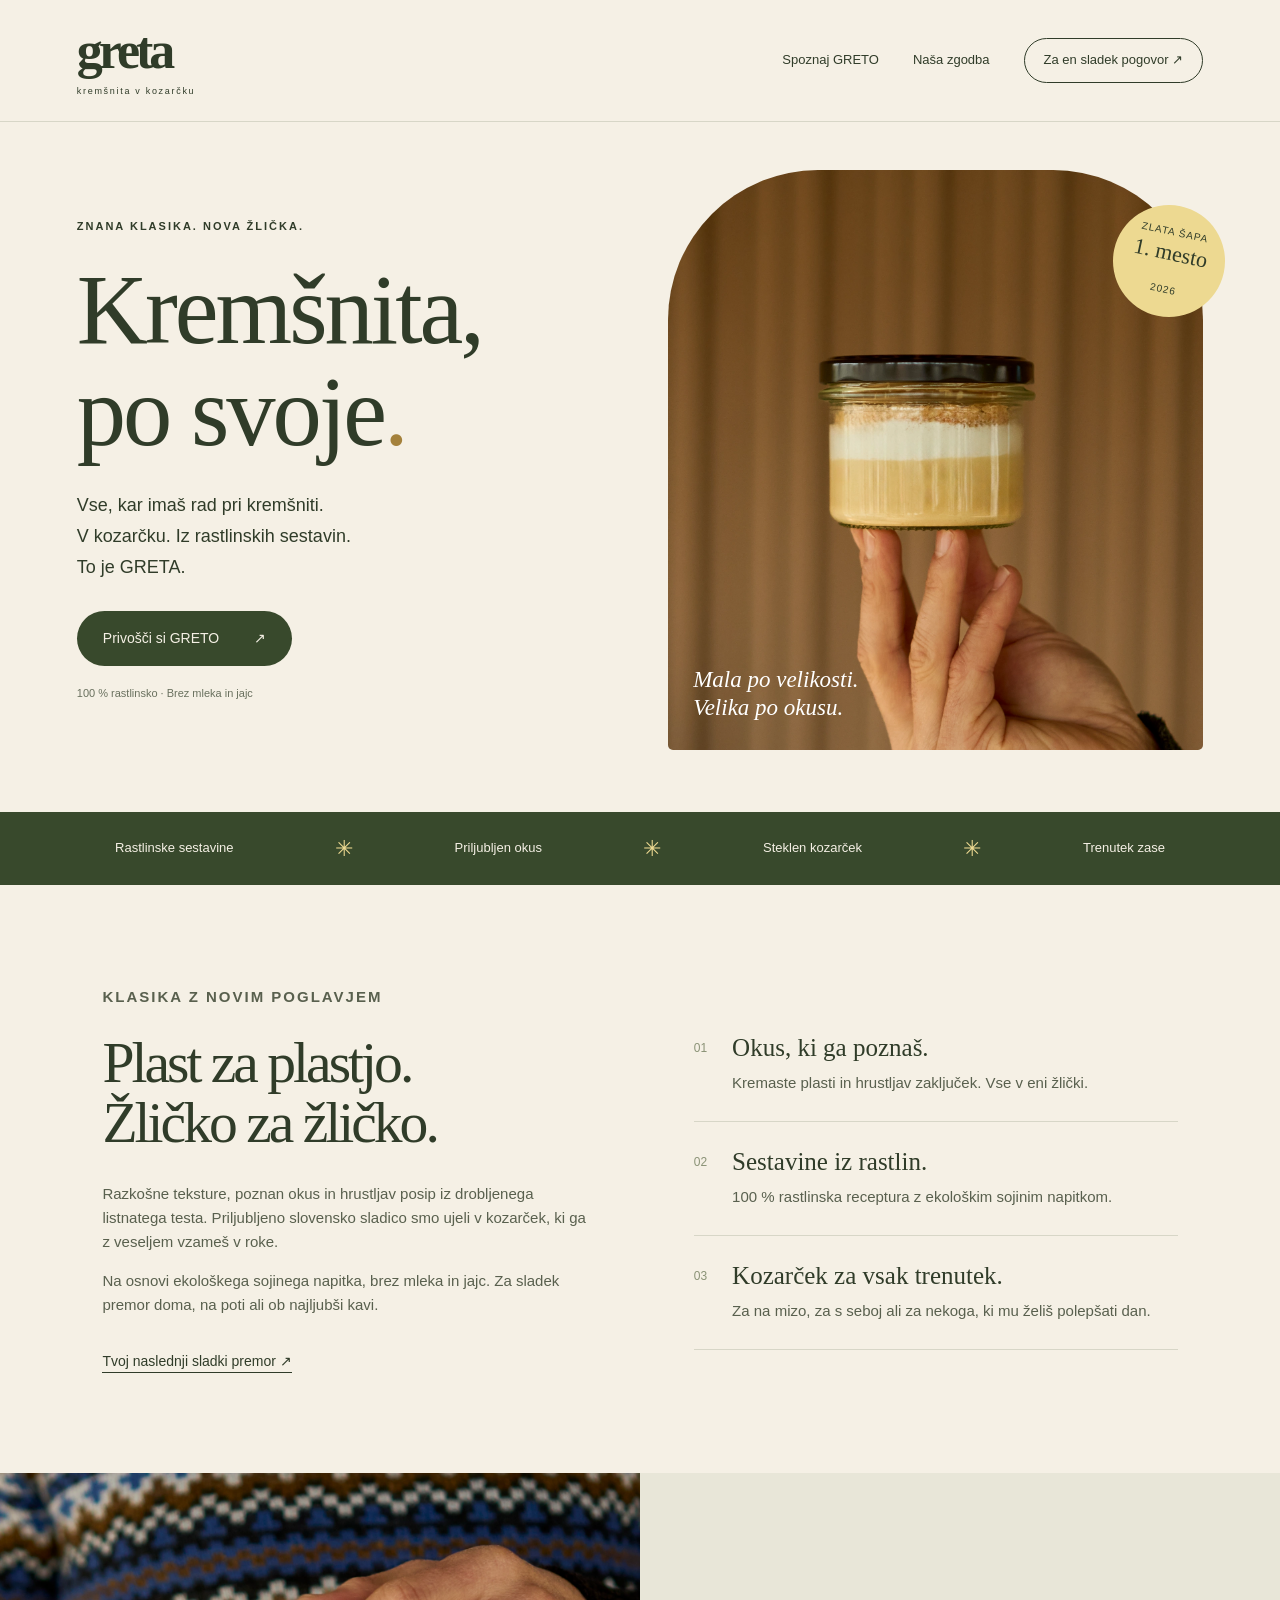
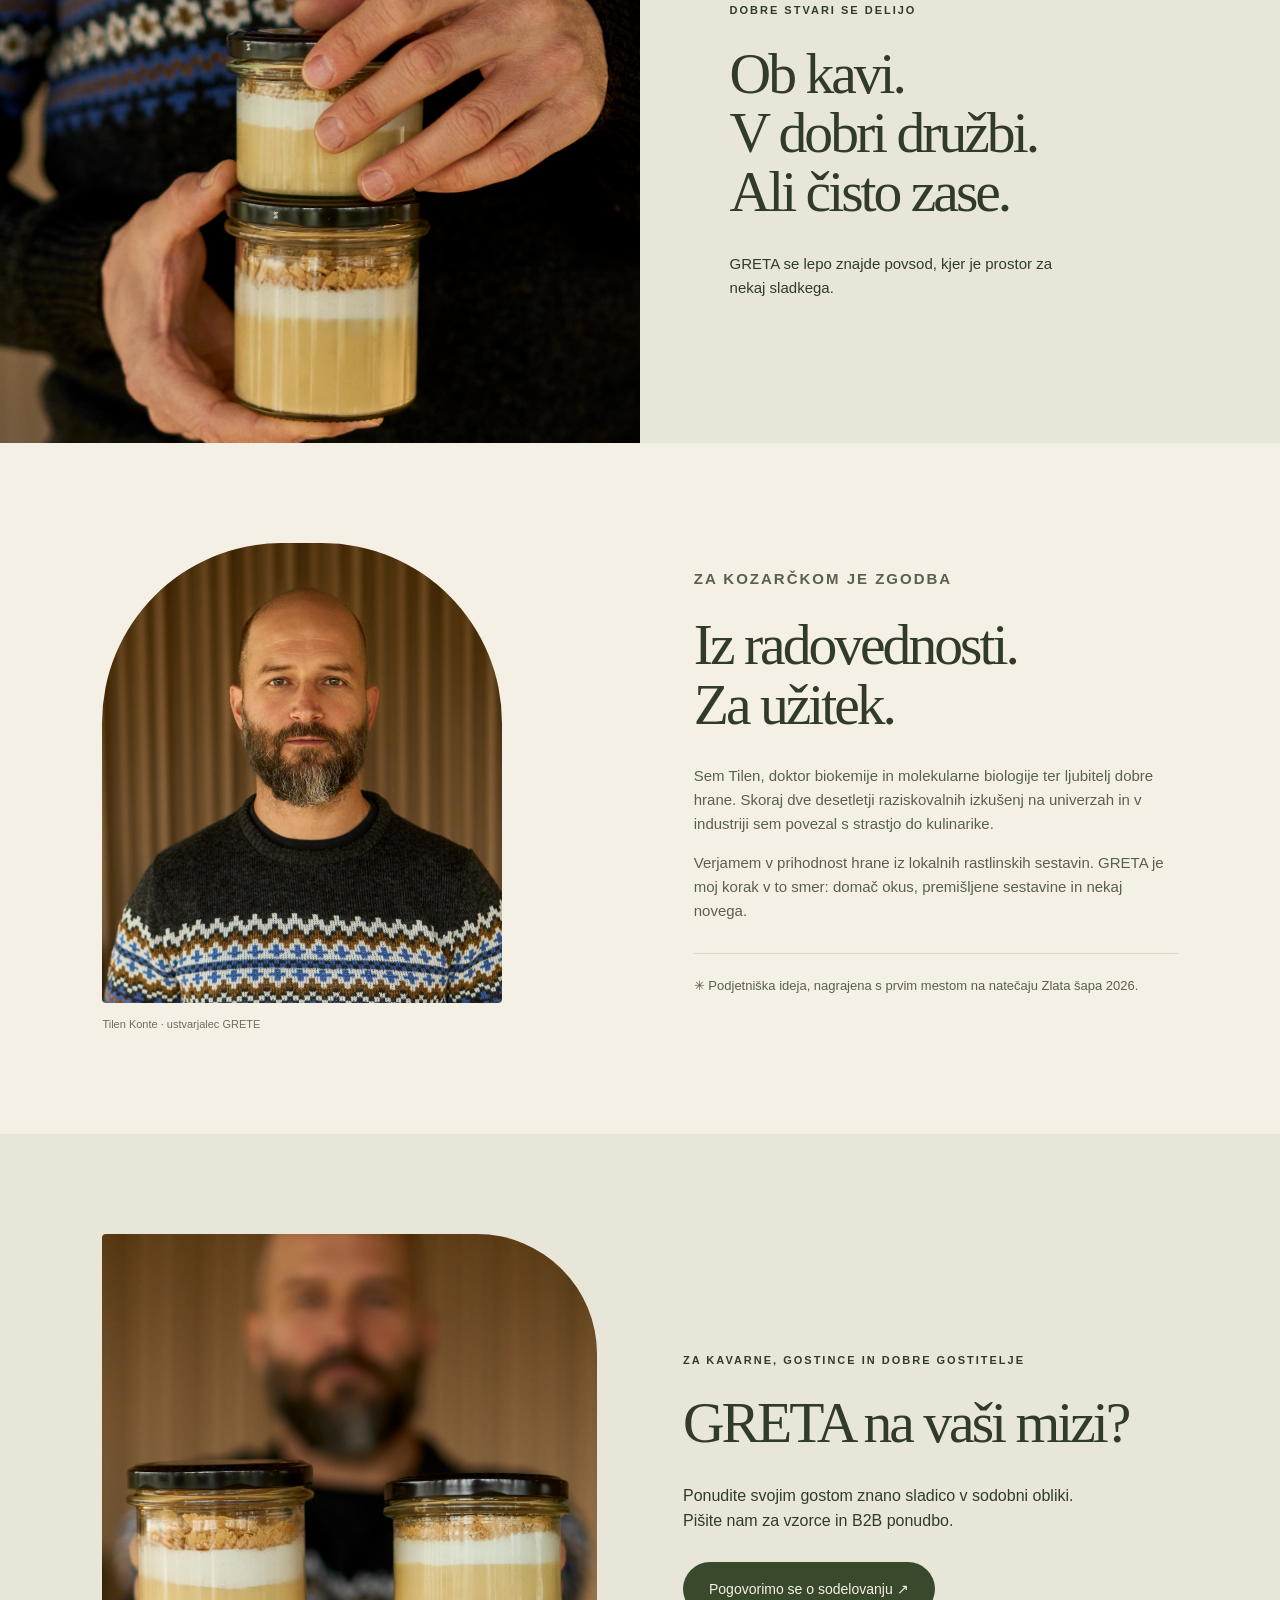
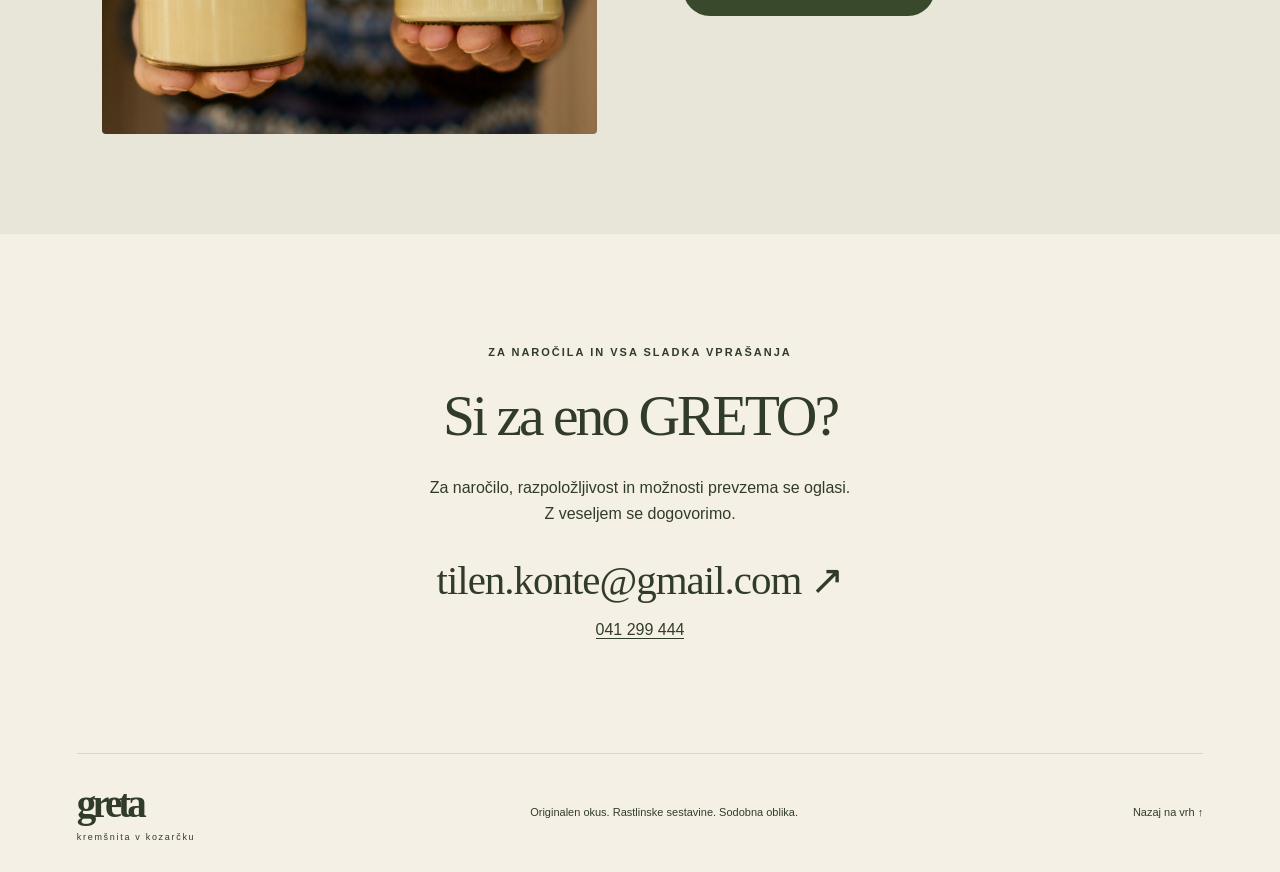
==== greta/index.html @ 538f6868 "Add standalone Greta and Greta von Soyer websites with photos and setup guides" ====
<!doctype html>
<html lang="sl">
<head>
<meta charset="utf-8"><meta name="viewport" content="width=device-width, initial-scale=1">
<title>GRETA — Kremšnita, po svoje.</title>
<meta name="description" content="Znana slovenska sladica v novi obliki. Spoznajte GRETO, kremšnito v kozarčku iz 100 % rastlinskih sestavin. Za doma, druženja in kavarne.">
<link rel="stylesheet" href="style.css"><meta name="theme-color" content="#f5f0e5">
</head>
<body>
<a class="skip" href="#vsebina">Preskoči na vsebino</a>
<header><a class="logo" href="#" aria-label="GRETA – domov">greta<span>kremšnita v kozarčku</span></a><nav aria-label="Glavna navigacija"><a href="#sladica">Spoznaj GRETO</a><a href="#zgodba">Naša zgodba</a><a class="nav-contact" href="#kontakt">Za en sladek pogovor ↗</a></nav></header>
<main id="vsebina">
<section class="hero"><div class="hero-copy"><p class="eyebrow">ZNANA KLASIKA. NOVA ŽLIČKA.</p><h1>Kremšnita,<br>po svoje<span>.</span></h1><p class="intro">Vse, kar imaš rad pri kremšniti.<br>V kozarčku. Iz rastlinskih sestavin.<br>To je GRETA.</p><a class="button" href="#kontakt">Privošči si GRETO <span>↗</span></a><p class="small-note">100 % rastlinsko · Brez mleka in jajc</p></div><div class="hero-photo"><img src="images/Tilen%20Konte14.webp" alt="Kremšnita GRETA z vidnimi plastmi kreme in posipom v steklenem kozarčku" width="1600" height="2400" fetchpriority="high"><div class="photo-note">Mala po velikosti.<br>Velika po okusu.</div><div class="seal">ZLATA ŠAPA<br><strong>1. mesto</strong><br>2026</div></div></section>
<div class="ribbon" aria-label="Lastnosti izdelka"><span>Rastlinske sestavine</span><i>✳</i><span>Priljubljen okus</span><i>✳</i><span>Steklen kozarček</span><i>✳</i><span>Trenutek zase</span></div>
<section class="product section" id="sladica"><div><p class="eyebrow">KLASIKA Z NOVIM POGLAVJEM</p><h2>Plast za plastjo.<br>Žličko za žličko.</h2><p>Razkošne teksture, poznan okus in hrustljav posip iz drobljenega listnatega testa. Priljubljeno slovensko sladico smo ujeli v kozarček, ki ga z veseljem vzameš v roke.</p><p>Na osnovi ekološkega sojinega napitka, brez mleka in jajc. Za sladek premor doma, na poti ali ob najljubši kavi.</p><a class="text-link" href="#kontakt">Tvoj naslednji sladki premor ↗</a></div><div class="details"><article><span>01</span><div><h3>Okus, ki ga poznaš.</h3><p>Kremaste plasti in hrustljav zaključek. Vse v eni žlički.</p></div></article><article><span>02</span><div><h3>Sestavine iz rastlin.</h3><p>100 % rastlinska receptura z ekološkim sojinim napitkom.</p></div></article><article><span>03</span><div><h3>Kozarček za vsak trenutek.</h3><p>Za na mizo, za s seboj ali za nekoga, ki mu želiš polepšati dan.</p></div></article></div></section>
<section class="occasion"><img src="images/Tilen%20Konte1.webp" alt="Dva kozarčka kremšnite GRETA, pripravljena za sladek premor" width="1600" height="2400" loading="lazy"><div><p class="eyebrow">DOBRE STVARI SE DELIJO</p><h2>Ob kavi.<br>V dobri družbi.<br>Ali čisto zase.</h2><p>GRETA se lepo znajde povsod, kjer je prostor za nekaj sladkega.</p></div></section>
<section class="story section" id="zgodba"><div class="portrait"><img src="images/Tilen%20Konte6.webp" alt="Tilen Konte, ustvarjalec kremšnite GRETA" width="1600" height="2400" loading="lazy"><span>Tilen Konte · ustvarjalec GRETE</span></div><div><p class="eyebrow">ZA KOZARČKOM JE ZGODBA</p><h2>Iz radovednosti.<br>Za užitek.</h2><p>Sem Tilen, doktor biokemije in molekularne biologije ter ljubitelj dobre hrane. Skoraj dve desetletji raziskovalnih izkušenj na univerzah in v industriji sem povezal s strastjo do kulinarike.</p><p>Verjamem v prihodnost hrane iz lokalnih rastlinskih sestavin. GRETA je moj korak v to smer: domač okus, premišljene sestavine in nekaj novega.</p><p class="award">✳ Podjetniška ideja, nagrajena s prvim mestom na natečaju Zlata šapa 2026.</p></div></section>
<section class="business section"><img class="business-photo" src="images/Tilen%20Konte11.webp" alt="Tilen predstavlja dva kozarčka kremšnite GRETA" width="1600" height="2400" loading="lazy"><div><p class="eyebrow">ZA KAVARNE, GOSTINCE IN DOBRE GOSTITELJE</p><h2>GRETA na vaši mizi?</h2><p>Ponudite svojim gostom znano sladico v sodobni obliki.<br>Pišite nam za vzorce in B2B ponudbo.</p><a class="button" href="mailto:tilen.konte@gmail.com?subject=Povpra%C5%A1evanje%20za%20B2B%20ponudbo%20GRETA">Pogovorimo se o sodelovanju ↗</a></div></section>
<section class="contact section" id="kontakt"><p class="eyebrow">ZA NAROČILA IN VSA SLADKA VPRAŠANJA</p><h2>Si za eno GRETO?</h2><p>Za naročilo, razpoložljivost in možnosti prevzema se oglasi.<br>Z veseljem se dogovorimo.</p><a class="email" href="mailto:tilen.konte@gmail.com?subject=Povpra%C5%A1evanje%20za%20GRETO">tilen.konte@gmail.com ↗</a><a class="phone" href="tel:+38641299444">041 299 444</a></section>
</main><footer><a class="logo" href="#">greta<span>kremšnita v kozarčku</span></a><p>Originalen okus. Rastlinske sestavine. Sodobna oblika.</p><a href="#">Nazaj na vrh ↑</a></footer>
</body></html>
---- greta/style.css ----
:root{--cream:#f5f0e5;--ink:#303c29;--green:#38492c;--muted:#69705e;--line:#d7d6c7;--yellow:#edd991}*{box-sizing:border-box}html{scroll-behavior:smooth;scroll-padding-top:30px}body{margin:0;background:var(--cream);color:var(--ink);font-family:Arial,Helvetica,sans-serif;line-height:1.6}a{color:inherit;text-decoration:none}a:focus-visible{outline:3px solid #a36c26;outline-offset:6px}.skip{position:absolute;top:-100px;left:20px;background:white;z-index:10;padding:10px}.skip:focus{top:10px}header{max-width:1440px;margin:auto;padding:25px 6%;display:flex;align-items:center;justify-content:space-between;border-bottom:1px solid var(--line)}.logo{font-family:Georgia,serif;font-size:52px;font-weight:bold;line-height:1;letter-spacing:-4px}.logo span{display:block;font:9px Arial,sans-serif;letter-spacing:1.7px;margin-top:9px}nav{display:flex;gap:34px;align-items:center;font-size:13px}nav a:hover,.text-link:hover{text-decoration:underline;text-underline-offset:6px}.nav-contact{border:1px solid var(--ink);padding:11px 19px;border-radius:30px}.hero{max-width:1440px;margin:auto;padding:48px 6% 62px;display:grid;grid-template-columns:1fr 1fr;gap:5%;align-items:center}.eyebrow{font-size:11px;font-weight:bold;letter-spacing:2px;margin:0 0 24px}h1,h2,h3,p{margin-top:0}h1,h2{font-family:Georgia,'Times New Roman',serif;font-weight:normal;line-height:1.03;letter-spacing:-3px}h1{font-size:clamp(65px,7.7vw,116px);margin-bottom:28px}h1>span{color:#a4813b}.intro{font-size:18px;line-height:1.7;margin-bottom:29px}.button{display:inline-flex;align-items:center;gap:35px;background:var(--green);color:var(--cream);border-radius:40px;padding:16px 26px;font-size:14px;transition:background .2s,transform .2s}.button:hover{background:#53633c;transform:translateY(-2px)}.small-note{font-size:11px;margin:19px 0 0;color:var(--muted)}.hero-photo{position:relative}.hero-photo>img{display:block;width:100%;height:580px;object-fit:cover;border-radius:150px 150px 5px 5px;object-position:center 48%}.photo-note{position:absolute;bottom:27px;left:25px;color:white;font:italic 23px Georgia,serif;line-height:1.25}.seal{position:absolute;right:-22px;top:35px;width:112px;height:112px;border-radius:50%;background:var(--yellow);text-align:center;display:flex;flex-direction:column;justify-content:center;font-size:10px;line-height:1.6;transform:rotate(12deg);letter-spacing:1px}.seal strong{font:22px Georgia,serif;letter-spacing:0}.ribbon{background:var(--green);color:var(--cream);padding:19px 6%;display:flex;justify-content:space-around;gap:25px;align-items:center;font-size:13px}.ribbon i{font-size:22px;font-style:normal;color:var(--yellow)}.section{padding:100px 8%;max-width:1440px;margin:auto}h2{font-size:clamp(42px,4.5vw,65px);margin-bottom:30px}.product,.story{display:grid;grid-template-columns:1fr 1fr;gap:10%;align-items:center}.section p:not(.eyebrow){max-width:510px}.product p,.story p{font-size:15px;color:#59604e}.text-link{display:inline-block;margin-top:18px;border-bottom:1px solid var(--ink);font-size:14px}.details article{display:flex;gap:25px;padding:26px 0;border-bottom:1px solid var(--line)}.details article>span{font-size:12px;color:#8a9276;padding-top:5px}h3{font:25px Georgia,serif;margin-bottom:9px}.details p{margin-bottom:0}.occasion{background:#e8e6d8;display:grid;grid-template-columns:1fr 1fr;align-items:center}.occasion>img{width:100%;height:570px;object-fit:cover;object-position:center 55%}.occasion>div{padding:65px 14%}.occasion p:last-child{font-size:15px;max-width:330px}.portrait{max-width:400px}.portrait img{width:100%;height:460px;object-fit:cover;border-radius:180px 180px 4px 4px;display:block}.portrait span{display:block;font-size:11px;margin-top:13px;color:var(--muted)}.award{border-top:1px solid var(--line);padding-top:22px;margin-top:30px;font-size:13px!important}.business{background:#e8e6d8;text-align:center;max-width:none}.business p{margin-left:auto;margin-right:auto}.business .button{margin-top:12px}.contact{text-align:center;padding-top:110px;padding-bottom:110px}.contact p{margin-left:auto;margin-right:auto}.email{display:block;font:clamp(20px,3.2vw,42px) Georgia,serif;letter-spacing:-1px;margin:30px 0 13px}.email:hover{text-decoration:underline}.phone{font-size:16px;border-bottom:1px solid var(--ink)}footer{border-top:1px solid var(--line);margin:0 6%;padding:30px 0;display:flex;justify-content:space-between;gap:25px;align-items:center}footer .logo{font-size:39px}footer p,footer>a:last-child{font-size:11px;margin:0} @media(min-width:1500px){.occasion{max-width:1440px;margin:auto}}@media(max-width:760px){header{padding:22px 6%}.logo{font-size:43px}nav{gap:10px}nav>a:not(.nav-contact){display:none}.nav-contact{font-size:11px;padding:9px 12px}.hero{grid-template-columns:1fr;padding-top:40px;gap:35px}.hero-copy{padding:10px 0}h1{font-size:78px}.hero-photo>img{height:490px;border-radius:130px 130px 4px 4px}.seal{right:-9px;top:25px}.ribbon{flex-wrap:wrap;gap:9px 18px;font-size:11px}.ribbon i{font-size:15px}.ribbon i:last-of-type{display:none}.section{padding:65px 7%}.product,.story{grid-template-columns:1fr;gap:35px}h2{letter-spacing:-2px}.occasion{grid-template-columns:1fr}.occasion>img{height:450px}.occasion>div{padding:55px 7%}.portrait{max-width:none}.portrait img{height:480px}.story{gap:45px}.contact{padding-top:75px;padding-bottom:75px}.email{letter-spacing:0}footer{flex-wrap:wrap}footer p{width:65%;font-size:10px}footer>a:last-child{margin-left:auto}}@media(prefers-reduced-motion:reduce){html{scroll-behavior:auto}.button{transition:none}}

.business{display:grid;grid-template-columns:minmax(0,1fr) minmax(0,1fr);gap:8%;align-items:center;text-align:left}.business-photo{display:block;width:100%;height:500px;object-fit:cover;border-radius:4px 120px 4px 4px}.business p{margin-left:0;margin-right:0}.business h2{max-width:500px}@media(max-width:760px){.business{grid-template-columns:1fr;gap:35px}.business-photo{height:440px}}
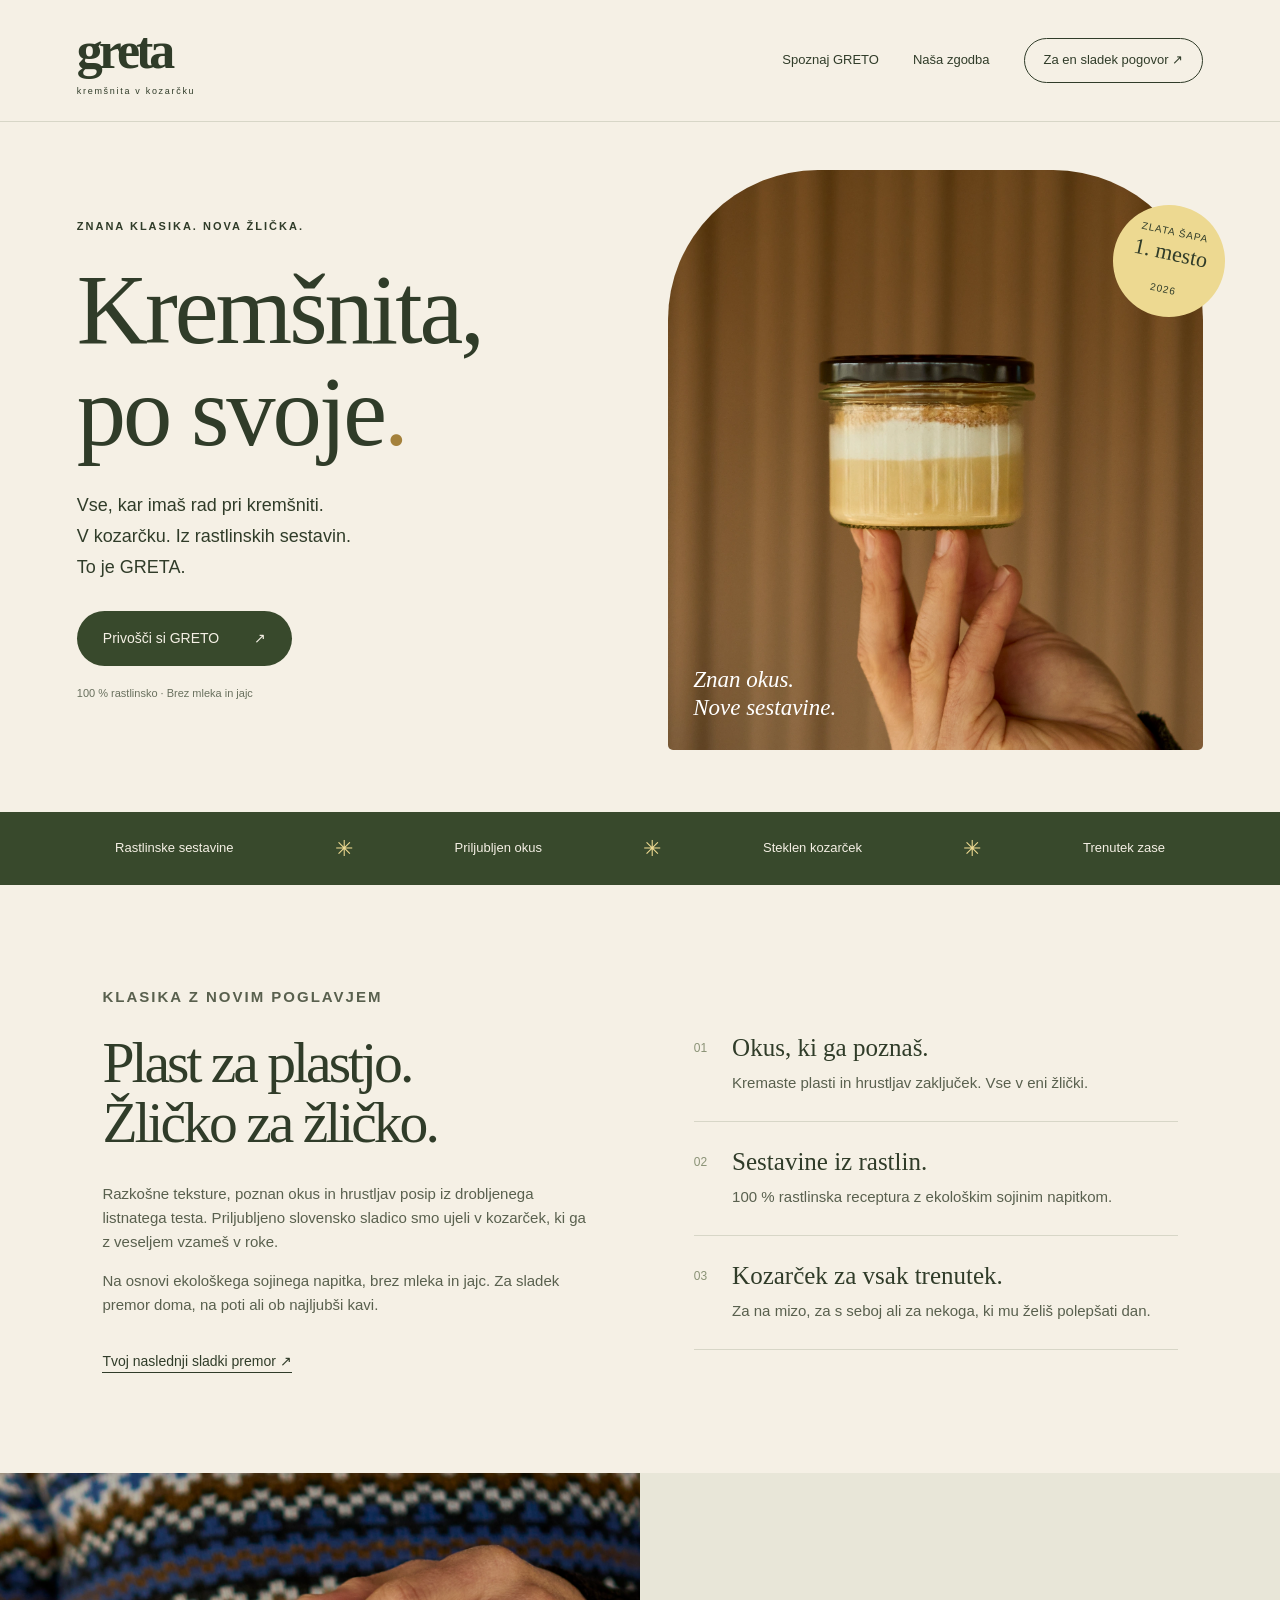
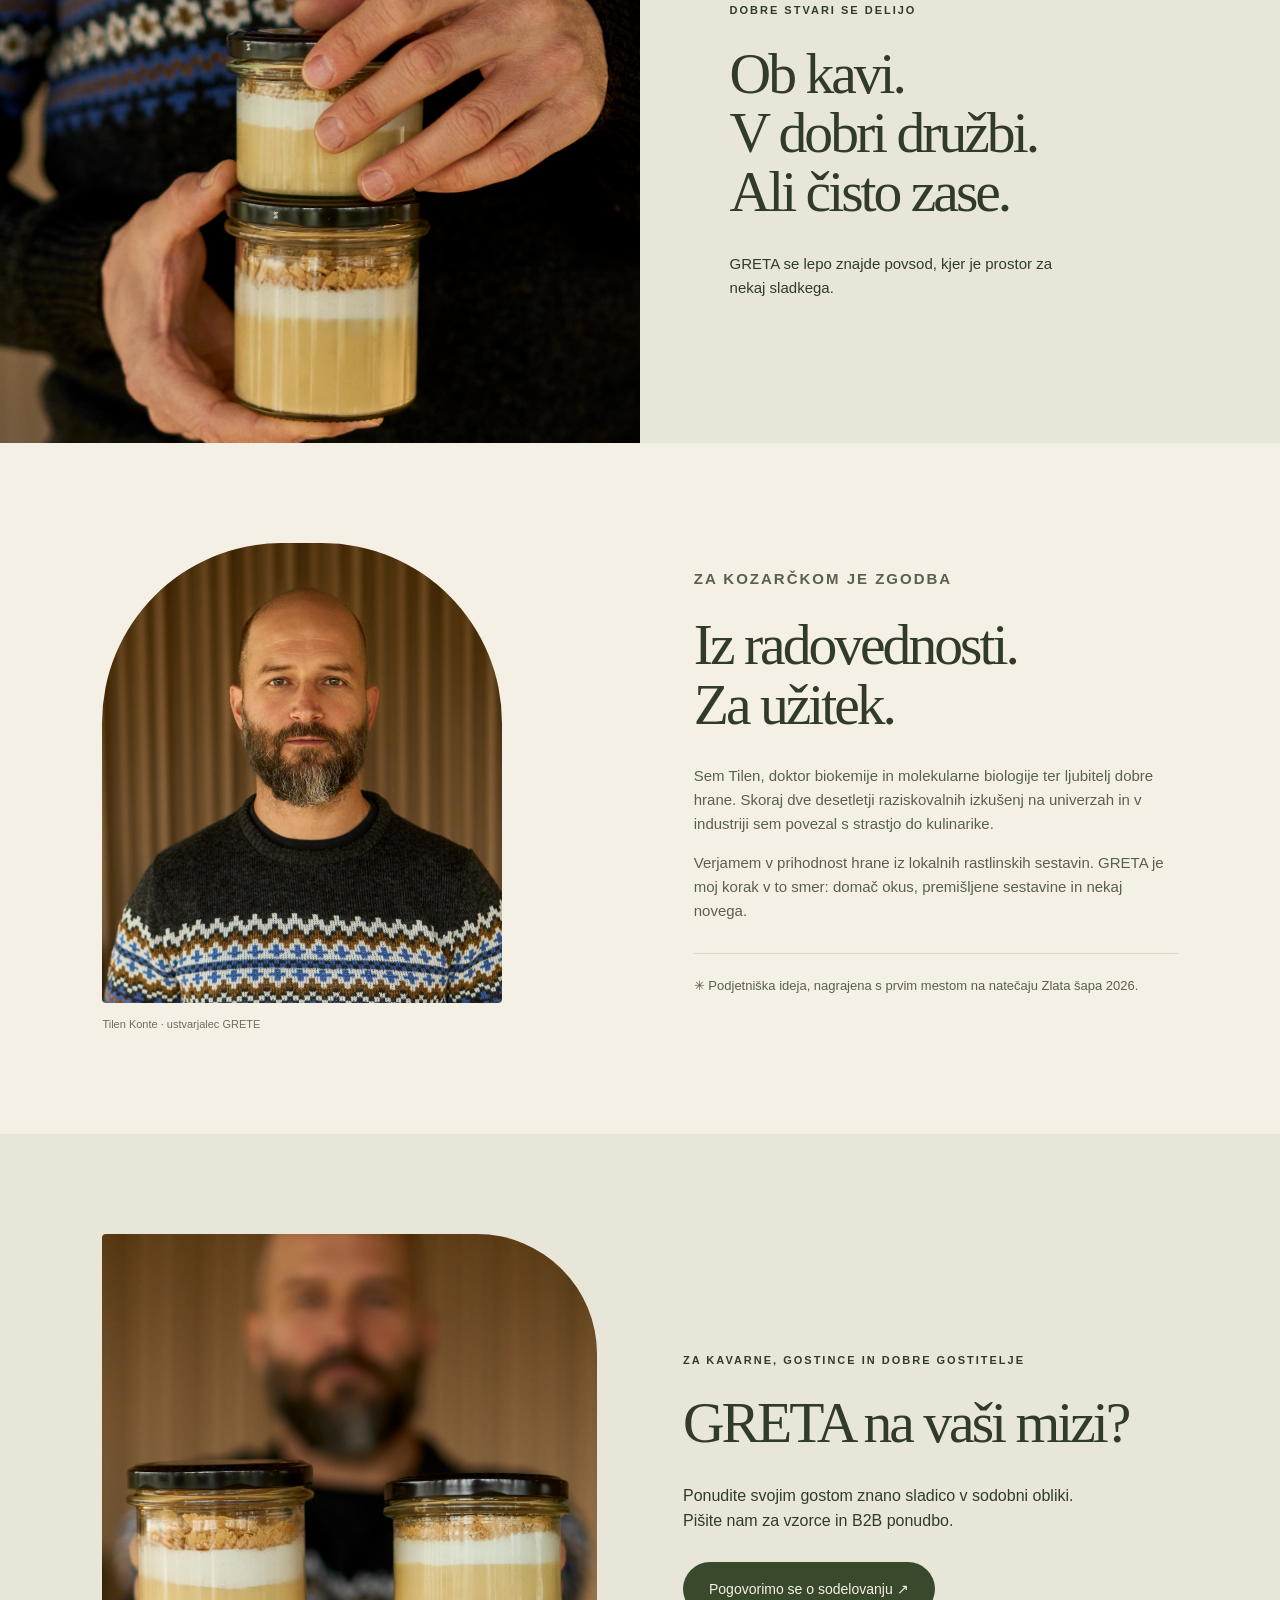
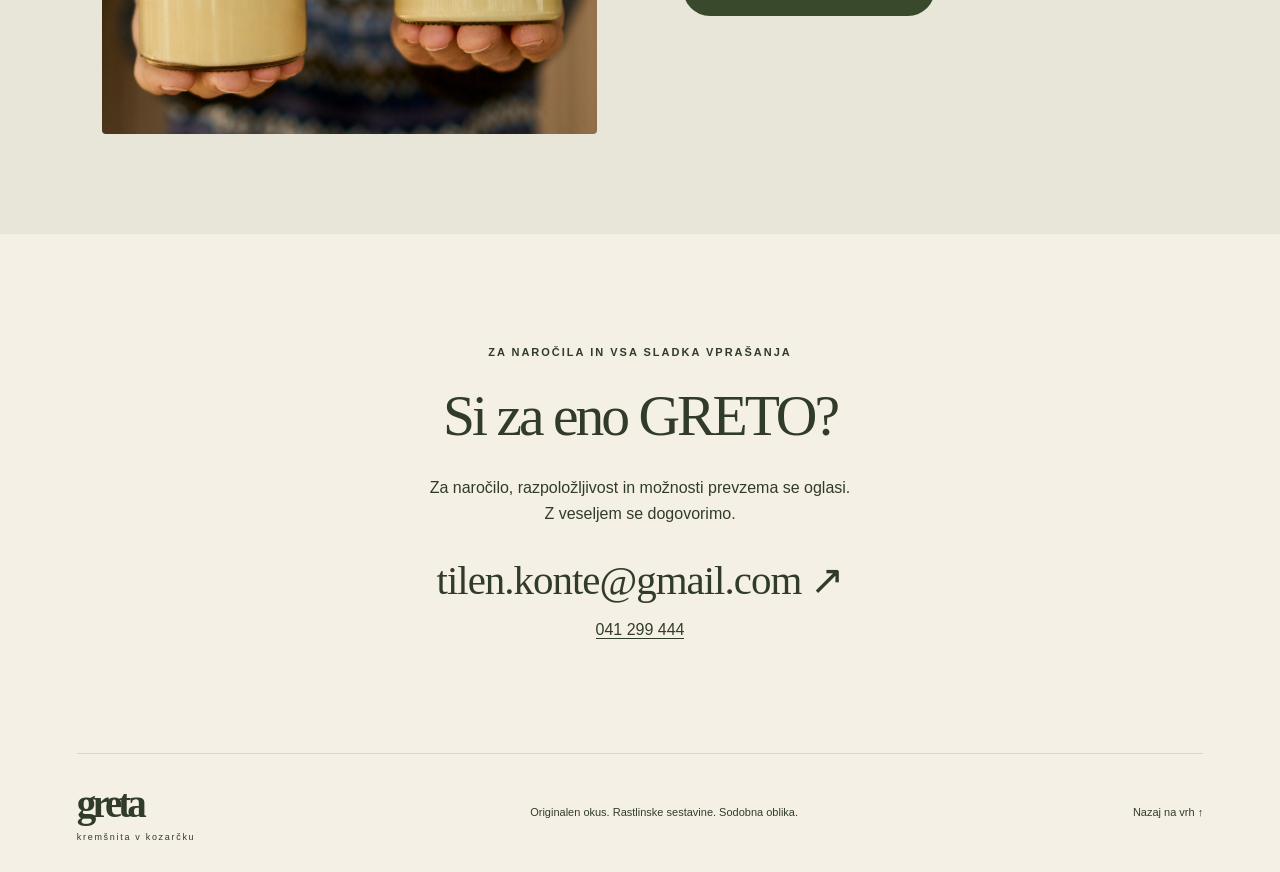
==== commit c09612e9: "Update Greta hero photo caption" ====
--- a/greta/index.html
+++ b/greta/index.html
@@ -10,7 +10,7 @@
 <a class="skip" href="#vsebina">Preskoči na vsebino</a>
 <header><a class="logo" href="#" aria-label="GRETA – domov">greta<span>kremšnita v kozarčku</span></a><nav aria-label="Glavna navigacija"><a href="#sladica">Spoznaj GRETO</a><a href="#zgodba">Naša zgodba</a><a class="nav-contact" href="#kontakt">Za en sladek pogovor ↗</a></nav></header>
 <main id="vsebina">
-<section class="hero"><div class="hero-copy"><p class="eyebrow">ZNANA KLASIKA. NOVA ŽLIČKA.</p><h1>Kremšnita,<br>po svoje<span>.</span></h1><p class="intro">Vse, kar imaš rad pri kremšniti.<br>V kozarčku. Iz rastlinskih sestavin.<br>To je GRETA.</p><a class="button" href="#kontakt">Privošči si GRETO <span>↗</span></a><p class="small-note">100 % rastlinsko · Brez mleka in jajc</p></div><div class="hero-photo"><img src="images/Tilen%20Konte14.webp" alt="Kremšnita GRETA z vidnimi plastmi kreme in posipom v steklenem kozarčku" width="1600" height="2400" fetchpriority="high"><div class="photo-note">Mala po velikosti.<br>Velika po okusu.</div><div class="seal">ZLATA ŠAPA<br><strong>1. mesto</strong><br>2026</div></div></section>
+<section class="hero"><div class="hero-copy"><p class="eyebrow">ZNANA KLASIKA. NOVA ŽLIČKA.</p><h1>Kremšnita,<br>po svoje<span>.</span></h1><p class="intro">Vse, kar imaš rad pri kremšniti.<br>V kozarčku. Iz rastlinskih sestavin.<br>To je GRETA.</p><a class="button" href="#kontakt">Privošči si GRETO <span>↗</span></a><p class="small-note">100 % rastlinsko · Brez mleka in jajc</p></div><div class="hero-photo"><img src="images/Tilen%20Konte14.webp" alt="Kremšnita GRETA z vidnimi plastmi kreme in posipom v steklenem kozarčku" width="1600" height="2400" fetchpriority="high"><div class="photo-note">Znan okus.<br>Nove sestavine.</div><div class="seal">ZLATA ŠAPA<br><strong>1. mesto</strong><br>2026</div></div></section>
 <div class="ribbon" aria-label="Lastnosti izdelka"><span>Rastlinske sestavine</span><i>✳</i><span>Priljubljen okus</span><i>✳</i><span>Steklen kozarček</span><i>✳</i><span>Trenutek zase</span></div>
 <section class="product section" id="sladica"><div><p class="eyebrow">KLASIKA Z NOVIM POGLAVJEM</p><h2>Plast za plastjo.<br>Žličko za žličko.</h2><p>Razkošne teksture, poznan okus in hrustljav posip iz drobljenega listnatega testa. Priljubljeno slovensko sladico smo ujeli v kozarček, ki ga z veseljem vzameš v roke.</p><p>Na osnovi ekološkega sojinega napitka, brez mleka in jajc. Za sladek premor doma, na poti ali ob najljubši kavi.</p><a class="text-link" href="#kontakt">Tvoj naslednji sladki premor ↗</a></div><div class="details"><article><span>01</span><div><h3>Okus, ki ga poznaš.</h3><p>Kremaste plasti in hrustljav zaključek. Vse v eni žlički.</p></div></article><article><span>02</span><div><h3>Sestavine iz rastlin.</h3><p>100 % rastlinska receptura z ekološkim sojinim napitkom.</p></div></article><article><span>03</span><div><h3>Kozarček za vsak trenutek.</h3><p>Za na mizo, za s seboj ali za nekoga, ki mu želiš polepšati dan.</p></div></article></div></section>
 <section class="occasion"><img src="images/Tilen%20Konte1.webp" alt="Dva kozarčka kremšnite GRETA, pripravljena za sladek premor" width="1600" height="2400" loading="lazy"><div><p class="eyebrow">DOBRE STVARI SE DELIJO</p><h2>Ob kavi.<br>V dobri družbi.<br>Ali čisto zase.</h2><p>GRETA se lepo znajde povsod, kjer je prostor za nekaj sladkega.</p></div></section>
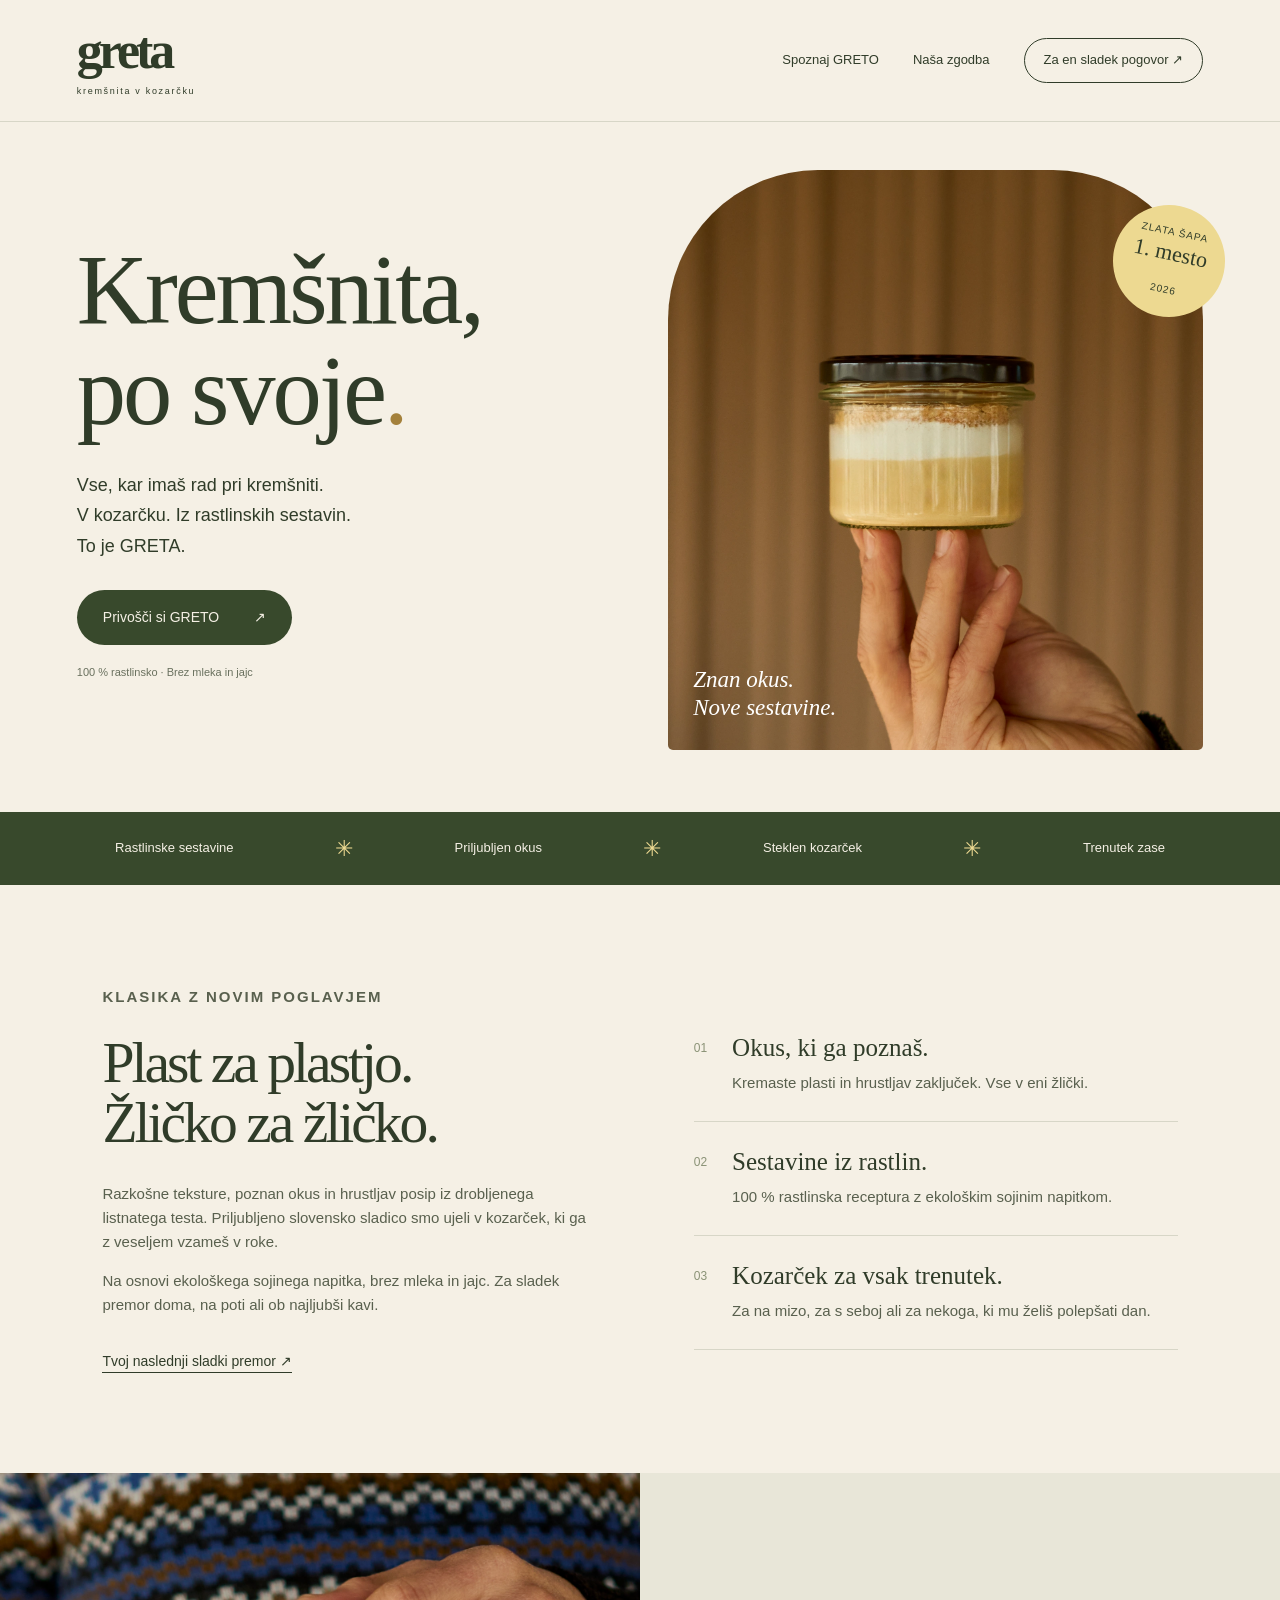
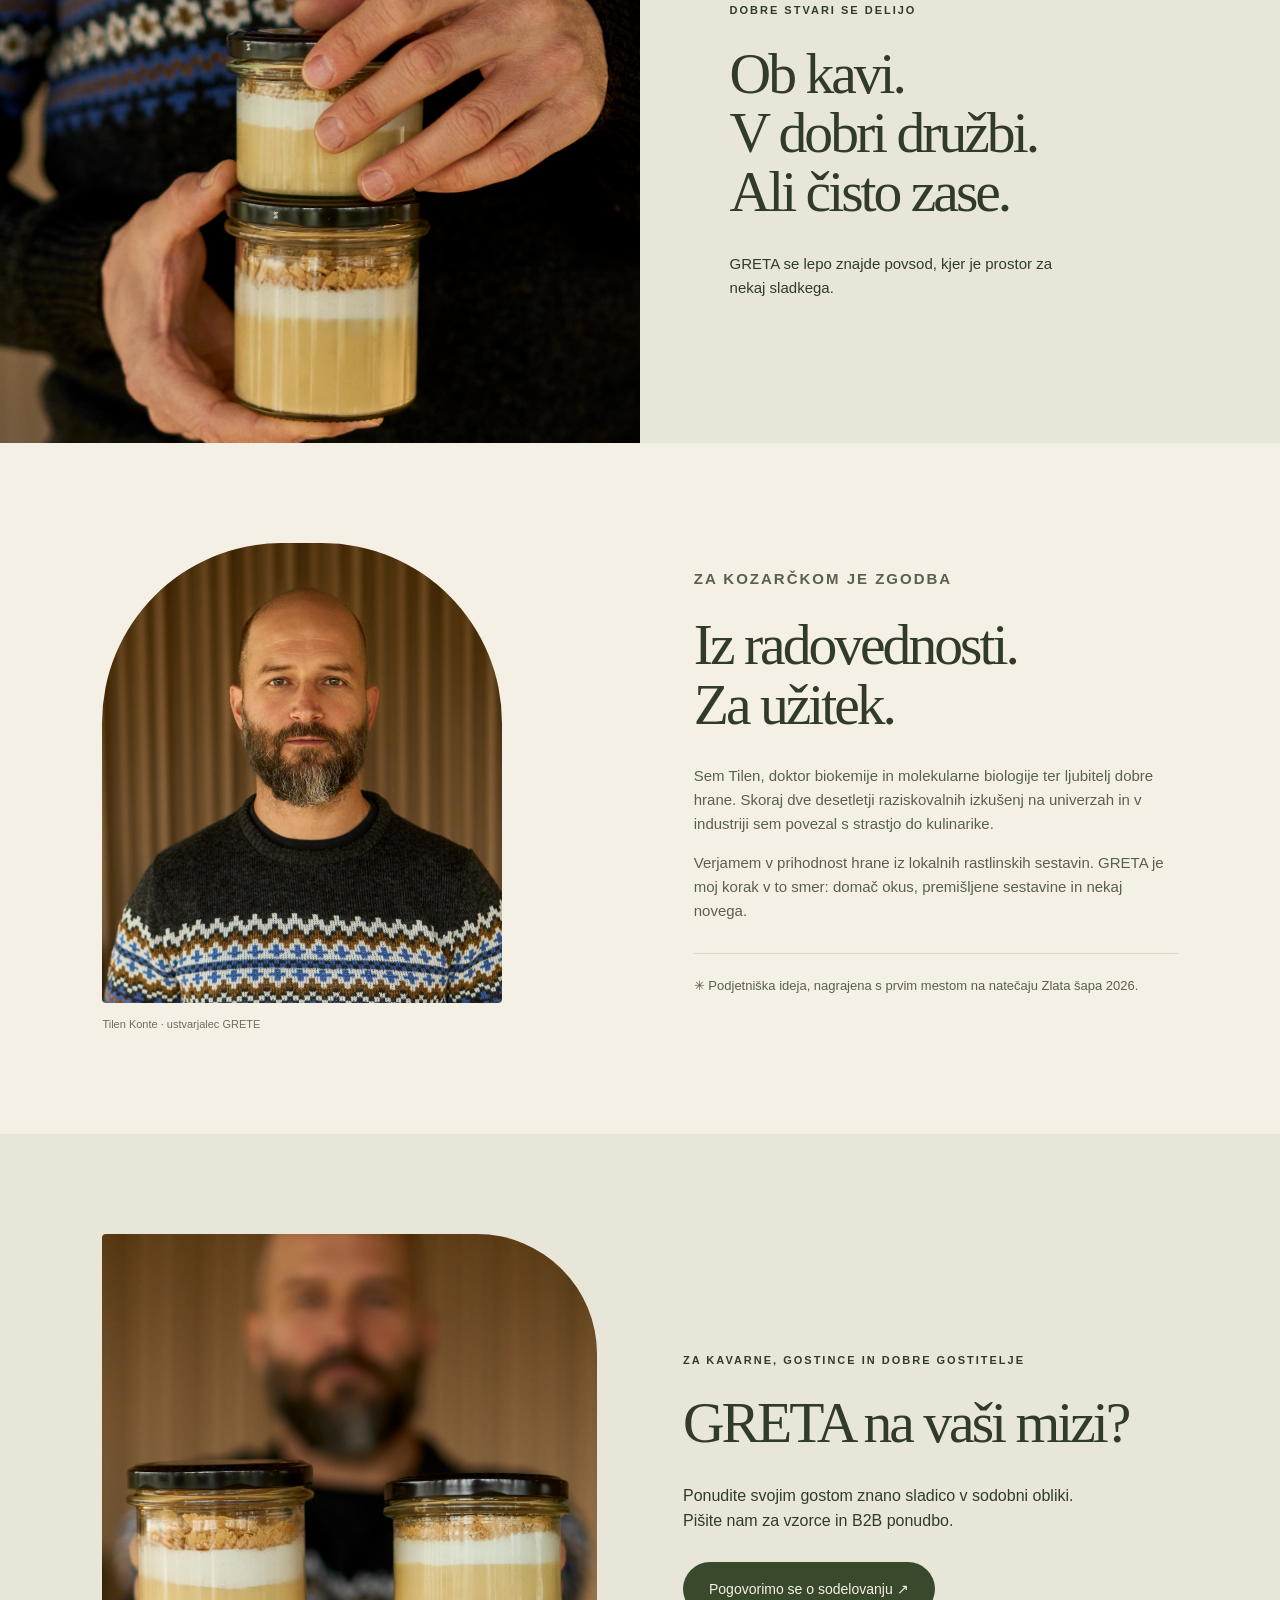
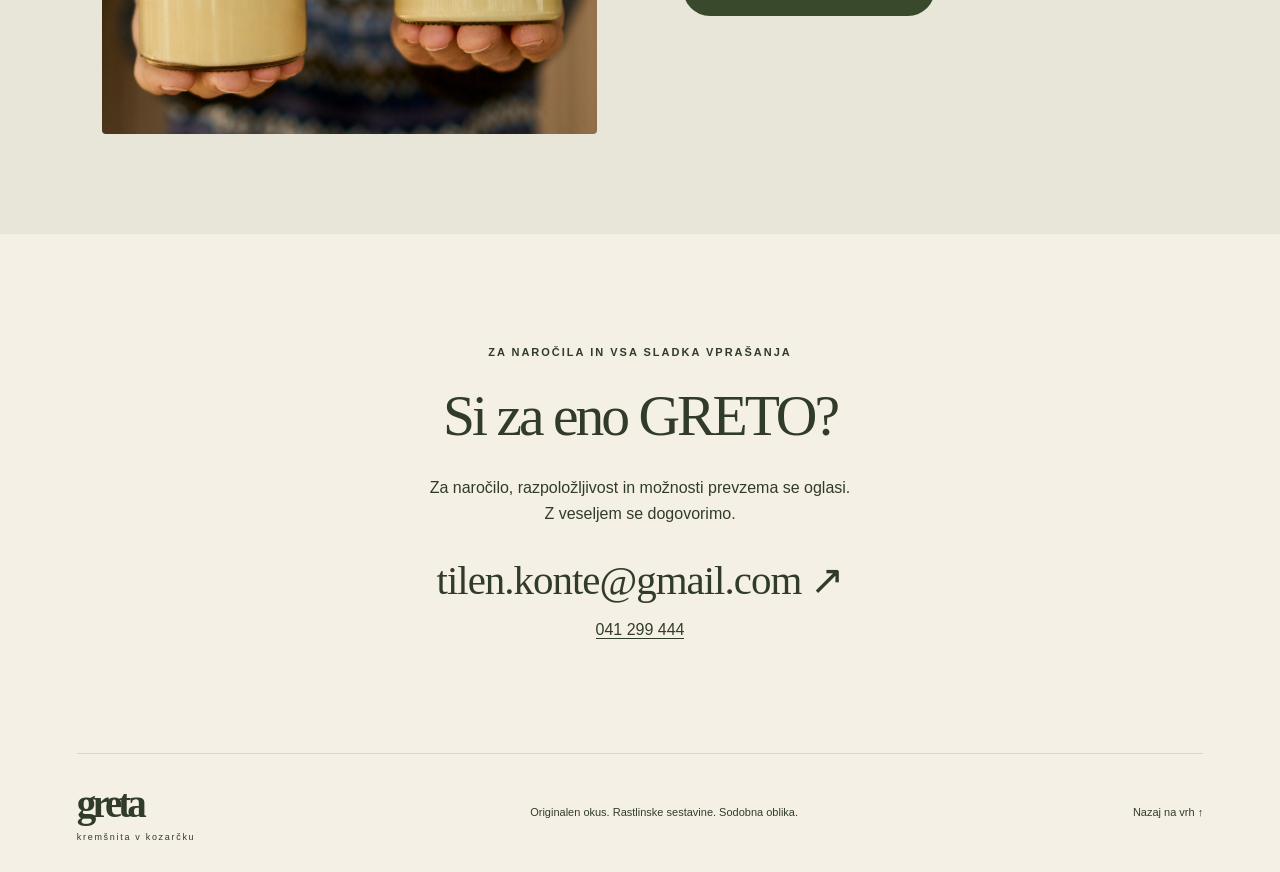
==== commit d7c6c875: "Remove introductory eyebrow from Greta hero" ====
--- a/greta/index.html
+++ b/greta/index.html
@@ -10,7 +10,7 @@
 <a class="skip" href="#vsebina">Preskoči na vsebino</a>
 <header><a class="logo" href="#" aria-label="GRETA – domov">greta<span>kremšnita v kozarčku</span></a><nav aria-label="Glavna navigacija"><a href="#sladica">Spoznaj GRETO</a><a href="#zgodba">Naša zgodba</a><a class="nav-contact" href="#kontakt">Za en sladek pogovor ↗</a></nav></header>
 <main id="vsebina">
-<section class="hero"><div class="hero-copy"><p class="eyebrow">ZNANA KLASIKA. NOVA ŽLIČKA.</p><h1>Kremšnita,<br>po svoje<span>.</span></h1><p class="intro">Vse, kar imaš rad pri kremšniti.<br>V kozarčku. Iz rastlinskih sestavin.<br>To je GRETA.</p><a class="button" href="#kontakt">Privošči si GRETO <span>↗</span></a><p class="small-note">100 % rastlinsko · Brez mleka in jajc</p></div><div class="hero-photo"><img src="images/Tilen%20Konte14.webp" alt="Kremšnita GRETA z vidnimi plastmi kreme in posipom v steklenem kozarčku" width="1600" height="2400" fetchpriority="high"><div class="photo-note">Znan okus.<br>Nove sestavine.</div><div class="seal">ZLATA ŠAPA<br><strong>1. mesto</strong><br>2026</div></div></section>
+<section class="hero"><div class="hero-copy"><h1>Kremšnita,<br>po svoje<span>.</span></h1><p class="intro">Vse, kar imaš rad pri kremšniti.<br>V kozarčku. Iz rastlinskih sestavin.<br>To je GRETA.</p><a class="button" href="#kontakt">Privošči si GRETO <span>↗</span></a><p class="small-note">100 % rastlinsko · Brez mleka in jajc</p></div><div class="hero-photo"><img src="images/Tilen%20Konte14.webp" alt="Kremšnita GRETA z vidnimi plastmi kreme in posipom v steklenem kozarčku" width="1600" height="2400" fetchpriority="high"><div class="photo-note">Znan okus.<br>Nove sestavine.</div><div class="seal">ZLATA ŠAPA<br><strong>1. mesto</strong><br>2026</div></div></section>
 <div class="ribbon" aria-label="Lastnosti izdelka"><span>Rastlinske sestavine</span><i>✳</i><span>Priljubljen okus</span><i>✳</i><span>Steklen kozarček</span><i>✳</i><span>Trenutek zase</span></div>
 <section class="product section" id="sladica"><div><p class="eyebrow">KLASIKA Z NOVIM POGLAVJEM</p><h2>Plast za plastjo.<br>Žličko za žličko.</h2><p>Razkošne teksture, poznan okus in hrustljav posip iz drobljenega listnatega testa. Priljubljeno slovensko sladico smo ujeli v kozarček, ki ga z veseljem vzameš v roke.</p><p>Na osnovi ekološkega sojinega napitka, brez mleka in jajc. Za sladek premor doma, na poti ali ob najljubši kavi.</p><a class="text-link" href="#kontakt">Tvoj naslednji sladki premor ↗</a></div><div class="details"><article><span>01</span><div><h3>Okus, ki ga poznaš.</h3><p>Kremaste plasti in hrustljav zaključek. Vse v eni žlički.</p></div></article><article><span>02</span><div><h3>Sestavine iz rastlin.</h3><p>100 % rastlinska receptura z ekološkim sojinim napitkom.</p></div></article><article><span>03</span><div><h3>Kozarček za vsak trenutek.</h3><p>Za na mizo, za s seboj ali za nekoga, ki mu želiš polepšati dan.</p></div></article></div></section>
 <section class="occasion"><img src="images/Tilen%20Konte1.webp" alt="Dva kozarčka kremšnite GRETA, pripravljena za sladek premor" width="1600" height="2400" loading="lazy"><div><p class="eyebrow">DOBRE STVARI SE DELIJO</p><h2>Ob kavi.<br>V dobri družbi.<br>Ali čisto zase.</h2><p>GRETA se lepo znajde povsod, kjer je prostor za nekaj sladkega.</p></div></section>
